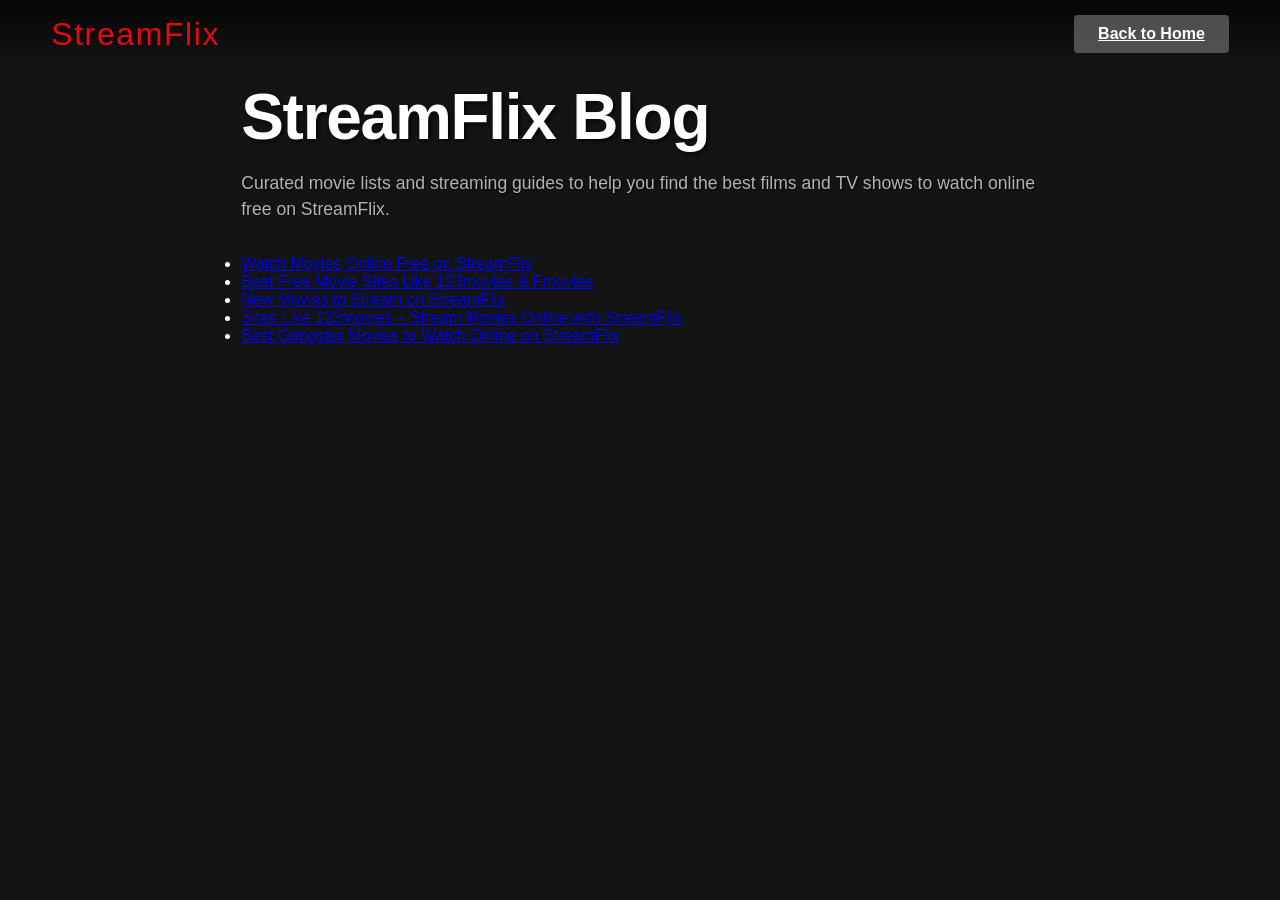
==== blog/index.html @ 90e83ee8 "Add SEO blog posts and catalog sitemap" ====
<!DOCTYPE html>
<html lang="en">
<head>
  <meta charset="UTF-8">
  <title>StreamFlix Blog - Watch Movies Online Free</title>
  <meta name="description" content="StreamFlix blog – curated movie lists, streaming tips, and guides to the best free movies and TV shows to watch online.">
  <meta name="robots" content="index,follow">
  <link rel="canonical" href="https://streamsflix.net/blog/">
  <link rel="stylesheet" href="../styles.css">
</head>
<body>
  <nav class="navbar">
    <div class="nav-left">
      <a href="../index.html" class="logo">StreamFlix</a>
    </div>
    <div class="nav-right">
      <a href="../index.html" class="btn btn-info">Back to Home</a>
    </div>
  </nav>

  <section class="content-section" style="padding-top: 80px; max-width: 900px; margin: 0 auto;">
    <h1 class="hero-title" style="margin-bottom: 1rem;">StreamFlix Blog</h1>
    <p class="hero-description" style="margin-bottom: 2rem;">
      Curated movie lists and streaming guides to help you find the best films and TV shows to watch online free on StreamFlix.
    </p>

    <ul class="blog-post-list">
      <li>
        <a href="watch-movies-online-free.html">Watch Movies Online Free on StreamFlix</a>
      </li>
      <li>
        <a href="best-free-movie-sites.html">Best Free Movie Sites Like 123movies &amp; Fmovies</a>
      </li>
      <li>
        <a href="new-movies-to-stream.html">New Movies to Stream on StreamFlix</a>
      </li>
      <li>
        <a href="sites-like-123movies.html">Sites Like 123movies – Stream Movies Online with StreamFlix</a>
      </li>
      <li>
        <a href="best-gangster-movies.html">Best Gangster Movies to Watch Online on StreamFlix</a>
      </li>
    </ul>
  </section>
</body>
</html>
---- styles.css ----
/* Netflix-inspired Movie Streaming Site */
:root {
  --bg-primary: #141414;
  --bg-secondary: #181818;
  --bg-card: #1f1f1f;
  --accent-red: #e50914;
  --accent-red-hover: #f40612;
  --text-primary: #ffffff;
  --text-secondary: #b3b3b3;
  --text-muted: #808080;
  --nav-height: 68px;
  --card-width: 220px;
  --card-height: 330px;
  --row-gap: 6px;
}

* {
  margin: 0;
  padding: 0;
  box-sizing: border-box;
}

body {
  font-family: 'Inter', 'Helvetica Neue', Helvetica, Arial, sans-serif;
  background: var(--bg-primary);
  color: var(--text-primary);
  min-height: 100vh;
  overflow-x: hidden;
}

/* Typography */
h1, h2 {
  font-weight: 700;
  letter-spacing: -0.02em;
}

/* Navigation */
.navbar {
  position: fixed;
  top: 0;
  left: 0;
  right: 0;
  height: var(--nav-height);
  display: flex;
  align-items: center;
  justify-content: space-between;
  padding: 0 4%;
  z-index: 100;
  background: linear-gradient(to bottom, rgba(0,0,0,0.7) 0%, rgba(0,0,0,0) 100%);
  transition: background 0.3s ease;
}

.navbar.scrolled {
  background: var(--bg-primary);
}

.nav-left {
  display: flex;
  align-items: center;
  gap: 2.5rem;
}

.logo {
  font-family: 'Bebas Neue', sans-serif;
  font-size: 2rem;
  color: var(--accent-red);
  text-decoration: none;
  letter-spacing: 0.05em;
}

.nav-links {
  display: flex;
  list-style: none;
  gap: 1.5rem;
}

.nav-links a {
  color: var(--text-secondary);
  text-decoration: none;
  font-size: 0.9rem;
  font-weight: 500;
  transition: color 0.2s;
}

.nav-links a:hover {
  color: var(--text-primary);
}

.nav-links a.active {
  color: white;
  font-weight: 600;
}

.nav-right {
  display: flex;
  align-items: center;
  gap: 1.5rem;
}

.search-container {
  display: flex;
  align-items: center;
  position: relative;
}

.search-input-wrap {
  position: relative;
}

.search-input {
  width: 0;
  padding: 0;
  border: none;
  background: transparent;
  color: white;
  font-size: 0.95rem;
  transition: width 0.3s ease, padding 0.3s ease;
  outline: none;
}

.search-container.search-prominent .search-input {
  width: 280px;
  padding: 8px 12px;
  background: rgba(255,255,255,0.1);
  border: 1px solid rgba(255,255,255,0.2);
  border-radius: 4px;
}

.search-container.search-prominent.active .search-input {
  width: 400px;
  padding: 10px 16px;
  background: rgba(255,255,255,0.15);
  border: 1px solid rgba(255,255,255,0.3);
  border-radius: 4px;
}

.search-btn {
  background: none;
  border: none;
  color: white;
  cursor: pointer;
  padding: 8px;
  display: flex;
  align-items: center;
  justify-content: center;
}

.profile-menu {
  position: relative;
}

.profile-avatar {
  width: 36px;
  height: 36px;
  background: var(--accent-red);
  border-radius: 4px;
  display: flex;
  align-items: center;
  justify-content: center;
  font-weight: 700;
  font-size: 0.95rem;
  cursor: pointer;
  transition: transform 0.2s, box-shadow 0.2s;
}

.profile-avatar:hover {
  transform: scale(1.05);
  box-shadow: 0 0 0 2px rgba(255,255,255,0.3);
}

.profile-dropdown {
  position: absolute;
  top: calc(100% + 8px);
  right: 0;
  min-width: 200px;
  background: rgba(28,28,28,0.98);
  border: 1px solid rgba(255,255,255,0.08);
  border-radius: 6px;
  padding: 0.5rem 0;
  opacity: 0;
  visibility: hidden;
  transform: translateY(-4px);
  transition: opacity 0.2s, visibility 0.2s, transform 0.2s;
  box-shadow: 0 8px 24px rgba(0,0,0,0.5);
  z-index: 1000;
}

.profile-menu.open .profile-dropdown {
  opacity: 1;
  visibility: visible;
  transform: translateY(0);
}

.profile-dropdown a {
  display: flex;
  align-items: center;
  gap: 0.75rem;
  padding: 0.6rem 1rem;
  color: var(--text-primary);
  text-decoration: none;
  font-size: 0.9rem;
  transition: background 0.15s;
}

.profile-dropdown a:hover {
  background: rgba(255,255,255,0.08);
}

.profile-dropdown a:first-child {
  border-radius: 4px 4px 0 0;
}

.profile-dropdown a:last-child {
  border-radius: 0 0 4px 4px;
}

/* Hero Section */
.hero {
  position: relative;
  height: 56.25vw;
  max-height: 85vh;
  min-height: 400px;
  margin-top: calc(-1 * var(--nav-height));
}

.hero-backdrop {
  position: absolute;
  inset: 0;
  background: url('https://images.unsplash.com/photo-1616530940355-351fabd6666d?w=1920') center/cover no-repeat;
  filter: brightness(0.5);
  background-color: #1a1a1a;
}

.hero-gradient {
  position: absolute;
  inset: 0;
  background: linear-gradient(
    to top,
    var(--bg-primary) 0%,
    transparent 50%,
    transparent 100%
  );
}

.hero-content {
  position: absolute;
  bottom: 25%;
  left: 4%;
  max-width: 36rem;
  z-index: 2;
}

.hero-title {
  font-size: clamp(2.5rem, 5vw, 4rem);
  font-weight: 700;
  margin-bottom: 1rem;
  text-shadow: 2px 2px 4px rgba(0,0,0,0.8);
}

.hero-description {
  font-size: 1.1rem;
  line-height: 1.5;
  color: var(--text-secondary);
  margin-bottom: 1.5rem;
  text-shadow: 1px 1px 2px rgba(0,0,0,0.8);
}

.hero-buttons {
  display: flex;
  gap: 0.75rem;
}

.btn {
  display: inline-flex;
  align-items: center;
  gap: 0.5rem;
  padding: 0.6rem 1.5rem;
  border: none;
  border-radius: 4px;
  font-size: 1rem;
  font-weight: 600;
  cursor: pointer;
  transition: all 0.2s ease;
}

.btn-play {
  background: white;
  color: black;
}

.btn-play:hover {
  background: rgba(255,255,255,0.85);
}

.btn-info {
  background: rgba(109, 109, 110, 0.7);
  color: white;
}

.btn-info:hover {
  background: rgba(109, 109, 110, 0.5);
}

/* Search Results */
.search-results-section {
  padding: 2rem 4% 4rem;
  margin-top: -6rem;
  position: relative;
  z-index: 3;
}

.search-results-title {
  font-size: 1.5rem;
  margin-bottom: 1.5rem;
}

.search-results-grid {
  display: grid;
  grid-template-columns: repeat(auto-fill, minmax(180px, 1fr));
  gap: 1.5rem;
}

.search-result-card {
  background: var(--bg-card);
  border-radius: 8px;
  overflow: hidden;
  transition: transform 0.2s;
  cursor: pointer;
}

.search-result-card:hover {
  transform: scale(1.03);
}

.search-result-card img {
  width: 100%;
  aspect-ratio: 2/3;
  object-fit: cover;
  display: block;
}

.search-result-card-info {
  padding: 1rem;
}

.search-result-card-title {
  font-size: 0.95rem;
  font-weight: 600;
  margin-bottom: 0.25rem;
  display: -webkit-box;
  -webkit-line-clamp: 2;
  -webkit-box-orient: vertical;
  overflow: hidden;
}

.search-result-card-meta {
  font-size: 0.75rem;
  color: var(--text-secondary);
  margin-bottom: 0.5rem;
}

.search-result-card-desc {
  font-size: 0.8rem;
  color: var(--text-secondary);
  line-height: 1.4;
  display: -webkit-box;
  -webkit-line-clamp: 3;
  -webkit-box-orient: vertical;
  overflow: hidden;
}

.search-result-card .btn-play {
  width: 100%;
  margin-top: 0.75rem;
  justify-content: center;
}

/* Content Rows */
.content-section {
  padding: 0 4% 4rem;
  margin-top: -8rem;
  position: relative;
  z-index: 3;
}

.content-row {
  margin-bottom: 2.5rem;
}

.row-title {
  font-size: 1.25rem;
  margin-bottom: 0.75rem;
  font-weight: 600;
}

.row-container {
  position: relative;
  display: flex;
  align-items: center;
}

.row-nav {
  position: absolute;
  top: 50%;
  transform: translateY(-50%);
  width: 48px;
  height: calc(var(--card-height) + 20px);
  background: rgba(0,0,0,0.5);
  border: none;
  color: white;
  cursor: pointer;
  z-index: 10;
  display: flex;
  align-items: center;
  justify-content: center;
  opacity: 0;
  transition: opacity 0.3s ease;
}

.row-container:hover .row-nav {
  opacity: 1;
}

.row-nav:hover {
  background: rgba(0,0,0,0.8);
}

.row-nav-left {
  left: 0;
}

.row-nav-right {
  right: 0;
}

.movie-row {
  display: flex;
  gap: var(--row-gap);
  overflow-x: auto;
  overflow-y: hidden;
  scroll-behavior: smooth;
  padding: 0.5rem 0;
  scrollbar-width: none;
  -ms-overflow-style: none;
  -webkit-overflow-scrolling: touch;
}

.movie-row::-webkit-scrollbar {
  display: none;
}

.row-loading {
  display: flex;
  align-items: center;
  justify-content: center;
  min-width: 100%;
  min-height: 330px;
  color: var(--text-muted);
  font-size: 0.9rem;
}

/* More button at end of row */
.row-more-btn {
  flex: 0 0 var(--card-width);
  height: var(--card-height);
  display: flex;
  align-items: center;
  justify-content: center;
  gap: 0.5rem;
  background: rgba(255,255,255,0.08);
  border: 2px dashed rgba(255,255,255,0.2);
  border-radius: 4px;
  color: white;
  cursor: pointer;
  transition: all 0.2s ease;
}

.row-more-btn:hover {
  background: rgba(255,255,255,0.14);
  border-color: rgba(255,255,255,0.4);
}

.row-more-btn.loading {
  pointer-events: none;
  opacity: 0.7;
}

.row-more-btn.loading .row-more-text::after {
  content: '...';
}

/* Movie Card */
.movie-card {
  flex: 0 0 var(--card-width);
  height: var(--card-height);
  border-radius: 4px;
  overflow: hidden;
  cursor: pointer;
  position: relative;
  transition: transform 0.3s ease;
}

.movie-card:hover {
  transform: scale(1.08);
  z-index: 5;
}

.movie-card img {
  width: 100%;
  height: 100%;
  object-fit: cover;
  display: block;
}

.movie-card .card-overlay {
  position: absolute;
  inset: 0;
  background: linear-gradient(to top, rgba(0,0,0,0.9) 0%, transparent 50%);
  opacity: 0;
  transition: opacity 0.3s ease;
  display: flex;
  flex-direction: column;
  justify-content: flex-end;
  padding: 1rem;
}

.movie-card:hover .card-overlay {
  opacity: 1;
}

/* Search feedback: animate cards when user is typing */
.content-section.searching .movie-card {
  animation: search-pulse 1.2s ease-in-out infinite;
}

.content-section.searching .movie-row .movie-card:nth-child(4n+1) { animation-delay: 0s; }
.content-section.searching .movie-row .movie-card:nth-child(4n+2) { animation-delay: 0.15s; }
.content-section.searching .movie-row .movie-card:nth-child(4n+3) { animation-delay: 0.3s; }
.content-section.searching .movie-row .movie-card:nth-child(4n+4) { animation-delay: 0.45s; }

@keyframes search-pulse {
  0%, 100% { transform: translateX(0); }
  33% { transform: translateX(6px); }
  66% { transform: translateX(-4px); }
}

.hero.searching .hero-backdrop {
  animation: search-hero-shift 1.5s ease-in-out infinite;
}

@keyframes search-hero-shift {
  0%, 100% { transform: scale(1); }
  50% { transform: scale(1.02); }
}

.card-title {
  font-size: 0.95rem;
  font-weight: 600;
  margin-bottom: 0.25rem;
}

.card-meta {
  font-size: 0.75rem;
  color: var(--text-secondary);
}

/* Modal */
.modal {
  position: fixed;
  inset: 0;
  z-index: 1000;
  display: flex;
  align-items: center;
  justify-content: center;
  opacity: 0;
  visibility: hidden;
  transition: opacity 0.3s ease, visibility 0.3s ease;
}

.modal.active {
  opacity: 1;
  visibility: visible;
}

.modal-backdrop {
  position: absolute;
  inset: 0;
  background: rgba(0,0,0,0.85);
}

.modal-content {
  position: relative;
  background: var(--bg-secondary);
  border-radius: 8px;
  max-width: 800px;
  width: 90%;
  max-height: 90vh;
  overflow: hidden;
  display: flex;
  transform: scale(0.9);
  transition: transform 0.3s ease;
}

.modal.active .modal-content {
  transform: scale(1);
}

.modal-close {
  position: absolute;
  top: 1rem;
  right: 1rem;
  width: 36px;
  height: 36px;
  background: var(--bg-primary);
  border: none;
  color: white;
  font-size: 1.5rem;
  cursor: pointer;
  border-radius: 50%;
  z-index: 10;
  display: flex;
  align-items: center;
  justify-content: center;
  line-height: 1;
}

.modal-close:hover {
  background: rgba(255,255,255,0.2);
}

.modal-poster {
  width: 40%;
  min-width: 260px;
  background-size: cover;
  background-position: center;
}

.modal-info {
  padding: 2rem;
  flex: 1;
  overflow-y: auto;
}

.modal-title {
  font-size: 1.75rem;
  margin-bottom: 1rem;
}

.modal-description {
  color: var(--text-secondary);
  line-height: 1.6;
  margin-bottom: 1rem;
}

.modal-meta {
  display: flex;
  gap: 1rem;
  margin-bottom: 1.5rem;
  font-size: 0.9rem;
  color: var(--text-secondary);
}

.modal-actions {
  display: flex;
  gap: 0.75rem;
}

.modal-play,
.modal-watch {
  background: var(--accent-red);
  color: white;
}

.modal-play:hover,
.modal-watch:hover {
  background: var(--accent-red-hover);
}

.video-error-hint {
  position: absolute;
  top: 1rem;
  left: 1rem;
  right: 1rem;
  padding: 0.75rem 1rem;
  background: rgba(239, 68, 68, 0.2);
  border: 1px solid rgba(239, 68, 68, 0.5);
  border-radius: 8px;
  color: #fca5a5;
  font-size: 0.85rem;
  z-index: 10;
}

.stream-loading,
.stream-error {
  padding: 1.5rem;
  text-align: center;
  color: var(--text-secondary);
}

.stream-error {
  color: var(--accent-red);
}

.stream-loading.hidden,
.stream-error.hidden {
  display: none;
}

/* Episode Picker */
.episode-picker-content {
  max-width: 720px;
  width: 90%;
  max-height: 85vh;
  flex-direction: column;
  overflow: hidden;
}

.episode-picker-title {
  padding: 1.5rem 1.5rem 0;
  font-size: 1.25rem;
  flex-shrink: 0;
}

.episode-list {
  padding: 1rem 1.5rem 1.5rem;
  overflow-y: auto;
  max-height: 65vh;
  min-height: 0;
  min-width: 0;
  display: grid;
  grid-template-columns: repeat(auto-fill, minmax(160px, 1fr));
  gap: 0.75rem;
}

.episode-thumb {
  position: relative;
  background: var(--bg-card);
  border: 2px solid transparent;
  border-radius: 6px;
  overflow: hidden;
  cursor: pointer;
  padding: 0;
  text-align: left;
  transition: border-color 0.2s, transform 0.2s;
  min-width: 0;
}

.episode-thumb:hover {
  border-color: rgba(255,255,255,0.3);
  transform: scale(1.02);
}

.episode-thumb:focus {
  outline: none;
  border-color: var(--accent-red);
}

.episode-thumb img {
  width: 100%;
  aspect-ratio: 16/9;
  object-fit: cover;
  display: block;
  min-height: 0;
}

.episode-thumb .episode-num {
  position: absolute;
  top: 6px;
  left: 6px;
  width: 28px;
  height: 28px;
  background: rgba(0,0,0,0.85);
  color: white;
  border-radius: 50%;
  display: flex;
  align-items: center;
  justify-content: center;
  font-size: 0.85rem;
  font-weight: 700;
}

.episode-thumb .episode-name {
  display: block;
  padding: 0.5rem 0.6rem;
  font-size: 0.8rem;
  color: var(--text-secondary);
  background: rgba(0,0,0,0.6);
  white-space: nowrap;
  overflow: hidden;
  text-overflow: ellipsis;
}

.season-selector {
  display: flex;
  gap: 0.5rem;
  padding: 0 1.5rem 1rem;
  flex-wrap: wrap;
  flex-shrink: 0;
}

.season-selector .episode-btn {
  padding: 0.5rem 1rem;
  background: var(--bg-card);
  border: 1px solid rgba(255,255,255,0.15);
  border-radius: 4px;
  color: white;
  cursor: pointer;
  font-size: 0.9rem;
  transition: background 0.2s, border-color 0.2s;
}

.season-selector .episode-btn:hover {
  background: rgba(255,255,255,0.1);
}

.season-selector .episode-btn.active {
  background: var(--accent-red);
  border-color: var(--accent-red);
}

/* Admin Modal */
.admin-content,
.settings-content {
  background: linear-gradient(180deg, #1a1a1a 0%, #141414 100%);
  border: 1px solid rgba(255,255,255,0.06);
  box-shadow: 0 24px 48px rgba(0,0,0,0.6);
}

.admin-content {
  max-width: 380px;
}

.admin-title {
  padding: 1.5rem 1.5rem 0;
  font-size: 1.5rem;
  font-weight: 600;
  color: var(--text-primary);
  border-bottom: 1px solid rgba(255,255,255,0.08);
  margin-bottom: 0.5rem;
  padding-bottom: 1rem;
}

.admin-password-form {
  padding: 0 1.5rem 1.5rem;
  display: flex;
  flex-direction: column;
  gap: 0.75rem;
}

.admin-password-form input {
  padding: 0.75rem 1rem;
  background: rgba(255,255,255,0.1);
  border: 1px solid rgba(255,255,255,0.2);
  border-radius: 4px;
  color: white;
  font-size: 1rem;
}

.admin-password-form input::placeholder {
  color: var(--text-muted);
}

.admin-password-form input:focus {
  outline: none;
  border-color: var(--accent-red);
}

.admin-password-error {
  color: var(--accent-red);
  font-size: 0.9rem;
  margin: 0;
}

.admin-actions {
  padding: 1.25rem 1.5rem 1.5rem;
  display: flex;
  flex-direction: column;
  gap: 0.5rem;
}

.admin-actions .btn {
  justify-content: center;
  padding: 0.75rem 1.25rem;
  background: rgba(255,255,255,0.1);
  color: white;
  border: 1px solid rgba(255,255,255,0.15);
}

.admin-actions .btn:hover {
  background: rgba(255,255,255,0.15);
  border-color: rgba(255,255,255,0.25);
}

.admin-actions .btn:first-child {
  background: var(--accent-red);
  border-color: var(--accent-red);
  color: white;
}

.admin-actions .btn:first-child:hover {
  background: var(--accent-red-hover);
}

.account-placeholder {
  padding: 1.25rem 1.5rem 1.5rem;
  color: var(--text-secondary);
  font-size: 0.95rem;
}

/* Settings Modal */
.settings-content {
  max-width: 460px;
}

.settings-title {
  padding: 1.5rem 1.5rem 0;
  font-size: 1.5rem;
  font-weight: 600;
  color: var(--text-primary);
  border-bottom: 1px solid rgba(255,255,255,0.08);
  margin-bottom: 0.5rem;
  padding-bottom: 1rem;
}

.settings-section {
  padding: 1.25rem 1.5rem 1rem;
}

.settings-section label {
  display: block;
  font-size: 0.9rem;
  font-weight: 600;
  margin-bottom: 0.5rem;
  color: var(--text-primary);
}

.settings-hint {
  font-size: 0.8rem;
  color: var(--text-secondary);
  margin-bottom: 0.75rem;
  line-height: 1.5;
}

.settings-hint a {
  color: var(--accent-red);
}

.settings-hint a:hover {
  text-decoration: underline;
}

.settings-hint code {
  background: rgba(255,255,255,0.1);
  padding: 0.15em 0.4em;
  border-radius: 4px;
  font-size: 0.85em;
}

.settings-section input {
  width: 100%;
  padding: 0.75rem 1rem;
  background: var(--bg-card);
  border: 1px solid rgba(255,255,255,0.12);
  border-radius: 4px;
  color: white;
  font-size: 0.95rem;
  margin-bottom: 1rem;
}

.settings-section input:focus {
  outline: none;
  border-color: var(--accent-red);
  box-shadow: 0 0 0 2px rgba(229,9,20,0.2);
}

.save-settings-btn {
  margin-top: 0.25rem;
}

.settings-status {
  padding: 0 1.5rem 1.5rem;
  font-size: 0.9rem;
  color: var(--text-secondary);
}

.settings-status.success {
  color: #4ade80;
}

.settings-status.error {
  color: var(--accent-red);
}

/* Video Modal */
.video-modal .modal-content {
  max-width: 1200px;
  background: black;
}

.video-content {
  flex-direction: column;
}

.video-wrapper {
  width: 100%;
  aspect-ratio: 16/9;
  position: relative;
}

.video-wrapper video,
.video-wrapper iframe {
  width: 100%;
  height: 100%;
  object-fit: contain;
}

.video-wrapper iframe {
  position: absolute;
  top: 0;
  left: 0;
  border: none;
}

.embed-source-bar {
  position: absolute;
  top: 0;
  left: 0;
  right: 0;
  z-index: 15;
  display: flex;
  align-items: center;
  gap: 0.5rem;
  padding: 8px 12px;
  background: rgba(0, 0, 0, 0.75);
  border-bottom: 1px solid rgba(255, 255, 255, 0.1);
}

.embed-source-label {
  font-size: 0.85rem;
  color: rgba(255, 255, 255, 0.8);
}

.embed-source-btn {
  padding: 4px 10px;
  background: rgba(255, 255, 255, 0.1);
  border: 1px solid rgba(255, 255, 255, 0.2);
  border-radius: 4px;
  color: rgba(255, 255, 255, 0.9);
  font-size: 0.8rem;
  cursor: pointer;
  transition: background 0.2s, border-color 0.2s;
}

.embed-source-btn:hover {
  background: rgba(255, 255, 255, 0.15);
  border-color: rgba(255, 255, 255, 0.3);
}

.embed-source-btn.active {
  background: var(--accent-red, #e50914);
  border-color: var(--accent-red, #e50914);
  color: white;
}

.video-wrapper:has(.embed-source-bar) iframe {
  top: 44px;
  height: calc(100% - 44px);
}

.custom-volume-control {
  position: absolute;
  bottom: 50px;
  right: 16px;
  display: flex;
  align-items: center;
  gap: 8px;
  padding: 8px 12px;
  background: rgba(0,0,0,0.7);
  border-radius: 8px;
  z-index: 20;
  opacity: 0;
  visibility: hidden;
  transition: opacity 0.2s, visibility 0.2s;
}

.video-wrapper:hover .custom-volume-control,
.custom-volume-control.visible,
.custom-volume-control:hover {
  opacity: 1;
  visibility: visible;
}

.volume-btn {
  background: none;
  border: none;
  color: white;
  cursor: pointer;
  padding: 4px;
  display: flex;
}

.volume-slider {
  width: 80px;
  height: 6px;
  -webkit-appearance: none;
  appearance: none;
  background: rgba(255,255,255,0.3);
  border-radius: 3px;
}

.volume-slider::-webkit-slider-thumb {
  -webkit-appearance: none;
  width: 14px;
  height: 14px;
  background: white;
  border-radius: 50%;
  cursor: pointer;
}

.volume-slider::-moz-range-thumb {
  width: 14px;
  height: 14px;
  background: white;
  border-radius: 50%;
  cursor: pointer;
  border: none;
}

.cc-btn {
  background: none;
  border: none;
  color: white;
  cursor: pointer;
  padding: 4px;
  display: flex;
}

.subtitle-panel {
  display: none;
  position: absolute;
  bottom: 100%;
  right: 0;
  margin-bottom: 8px;
  padding: 12px;
  background: rgba(0,0,0,0.9);
  border-radius: 8px;
  min-width: 260px;
  gap: 8px;
  flex-direction: column;
}

.subtitle-panel.open {
  display: flex;
}

.subtitle-panel small,
.subtitle-panel .subtitle-hint {
  font-size: 0.75rem;
  color: var(--text-muted);
}

.subtitle-panel .subtitle-hint {
  margin-bottom: 4px;
}

.subtitle-panel input {
  padding: 8px 12px;
  background: var(--bg-card);
  border: 1px solid rgba(255,255,255,0.2);
  border-radius: 4px;
  color: white;
  font-size: 0.9rem;
}

.subtitle-panel input::placeholder {
  color: var(--text-muted);
}

.load-subtitle-btn {
  font-size: 0.9rem;
  padding: 6px 12px;
}

.video-loading {
  position: absolute;
  inset: 0;
  display: flex;
  flex-direction: column;
  align-items: center;
  justify-content: center;
  color: white;
  font-size: 1.25rem;
  padding: 2rem;
  text-align: center;
}

.timeout-message {
  max-width: 400px;
}

.timeout-message p {
  margin-bottom: 1rem;
  font-size: 0.95rem;
  line-height: 1.5;
  color: var(--text-secondary);
}

.timeout-message .copy-magnet-btn {
  margin-top: 0.5rem;
}

/* Fancy loading screen */
.loading-screen {
  position: fixed;
  inset: 0;
  z-index: 200;
  display: flex;
  align-items: center;
  justify-content: center;
  background: linear-gradient(135deg, #0d0d0d 0%, #1a1a1a 50%, #0d0d0d 100%);
}

.loading-content {
  text-align: center;
  padding: 3rem;
}

.loading-logo {
  font-family: 'Bebas Neue', sans-serif;
  font-size: 3.5rem;
  letter-spacing: 0.15em;
  color: var(--accent-red);
  margin-bottom: 2rem;
  animation: loading-pulse 1.5s ease-in-out infinite;
}

.loading-bar {
  width: 200px;
  height: 4px;
  background: rgba(255,255,255,0.1);
  border-radius: 2px;
  overflow: hidden;
  margin: 0 auto 1.5rem;
}

.loading-progress {
  height: 100%;
  width: 30%;
  background: linear-gradient(90deg, var(--accent-red), #ff6b6b);
  border-radius: 2px;
  animation: loading-progress 1.2s ease-in-out infinite;
}

.loading-text {
  font-size: 0.95rem;
  color: var(--text-muted);
}

@keyframes loading-pulse {
  0%, 100% { opacity: 1; }
  50% { opacity: 0.7; }
}

@keyframes loading-progress {
  0% { transform: translateX(-100%); }
  50% { transform: translateX(200%); }
  100% { transform: translateX(-100%); }
}

.loading-screen.loading-done {
  opacity: 0;
  transition: opacity 0.3s ease;
  pointer-events: none;
}

.error-message {
  text-align: center;
  padding: 2rem;
  color: var(--accent-red);
}

/* Mobile layout tweaks */
@media (max-width: 768px) {
  body {
    font-size: 14px;
  }

  .navbar {
    padding: 0 1rem;
  }

  .nav-left {
    gap: 1.25rem;
  }

  .nav-links {
    gap: 0.9rem;
  }

  .nav-links a {
    font-size: 0.8rem;
  }

  .nav-right {
    gap: 0.75rem;
  }

  .search-container.search-prominent {
    width: 100%;
    max-width: none;
  }

  .search-input-wrap {
    width: 100%;
  }

  .hero {
    height: 75vh;
    max-height: 640px;
    min-height: 380px;
  }

  .hero-content {
    bottom: 18%;
    max-width: 90%;
  }

  .hero-title {
    font-size: clamp(1.9rem, 7vw, 2.6rem);
  }

  .hero-description {
    font-size: 0.9rem;
  }

  .hero-buttons {
    flex-direction: row;
    gap: 0.5rem;
  }

  .hero-buttons .btn {
    padding: 0.55rem 0.9rem;
    font-size: 0.85rem;
  }

  .content-section {
    padding-inline: 0.75rem;
  }

  :root {
    --card-width: 140px;
    --card-height: 210px;
  }

  .movie-row {
    gap: 4px;
  }

  .search-results-grid {
    grid-template-columns: repeat(auto-fill, minmax(130px, 1fr));
    gap: 0.75rem;
  }

  .modal-content {
    width: 100%;
    max-width: 100%;
    margin-inline: 0.5rem;
  }

  .video-content {
    padding: 0.75rem;
  }

  .video-wrapper video {
    max-height: 50vh;
  }

  .profile-menu {
    gap: 0.25rem;
  }

  .profile-avatar {
    width: 30px;
    height: 30px;
    font-size: 0.85rem;
  }
}

/* Footer */
.footer {
  padding: 2rem 4%;
  text-align: center;
  border-top: 1px solid rgba(255,255,255,0.1);
}

.footer-links {
  display: flex;
  justify-content: center;
  gap: 2rem;
  margin-bottom: 1rem;
}

.footer-links a {
  color: var(--text-muted);
  text-decoration: none;
  font-size: 0.9rem;
}

.footer-links a:hover {
  color: var(--text-secondary);
}

.footer-copy {
  color: var(--text-muted);
  font-size: 0.85rem;
}

/* Responsive */
@media (max-width: 768px) {
  .nav-links {
    display: none;
  }
  
  .row-nav {
    display: none;
  }
  
  .content-section {
    margin-top: -4rem;
  }
  
  .modal-content {
    flex-direction: column;
  }
  
  .modal-poster {
    width: 100%;
    min-width: 100%;
    height: 200px;
  }
}
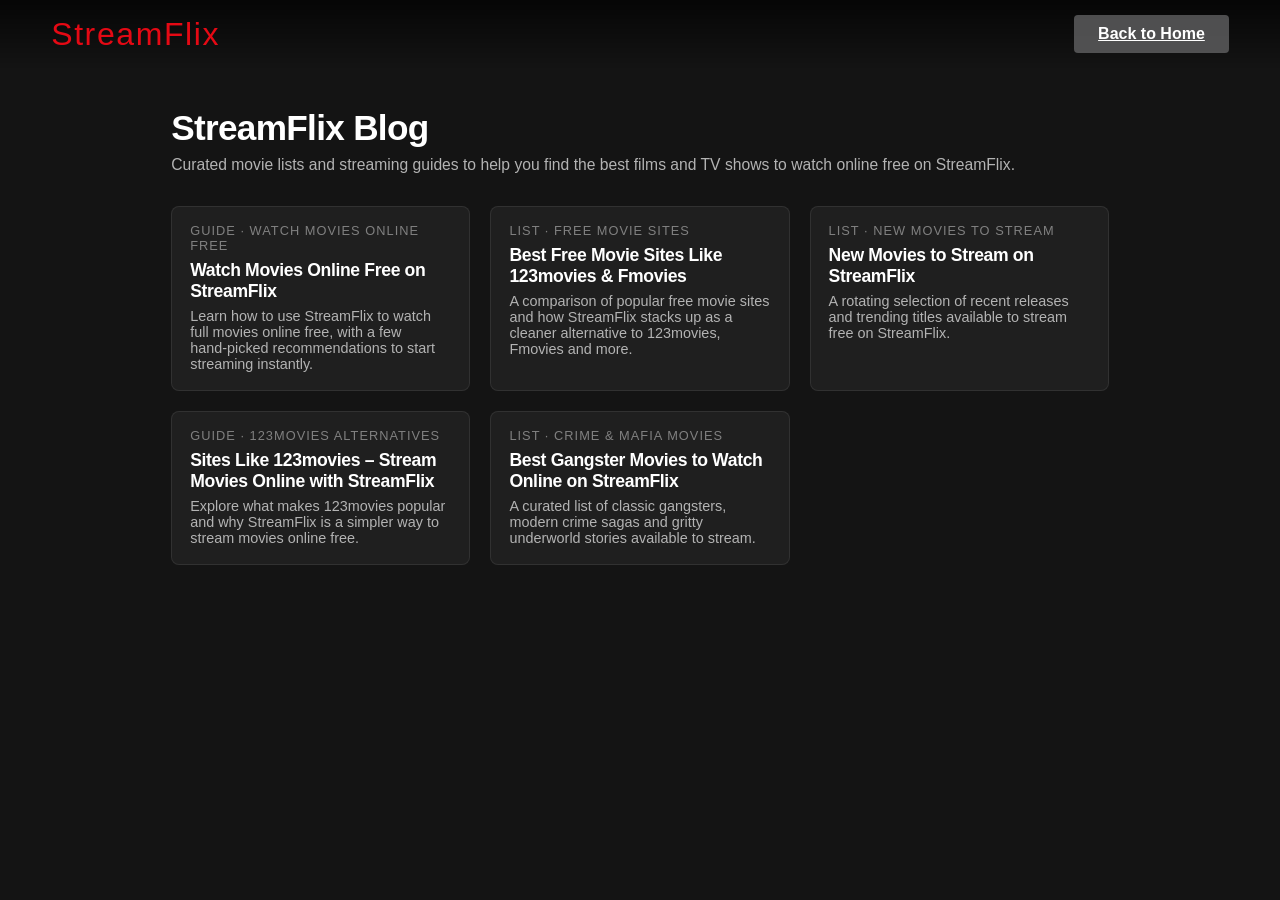
==== commit 1ec14ded: "Add SEO blog posts and redesign blog index layout" ====
--- a/blog/index.html
+++ b/blog/index.html
@@ -18,30 +18,66 @@
     </div>
   </nav>
 
-  <section class="content-section" style="padding-top: 80px; max-width: 900px; margin: 0 auto;">
-    <h1 class="hero-title" style="margin-bottom: 1rem;">StreamFlix Blog</h1>
-    <p class="hero-description" style="margin-bottom: 2rem;">
-      Curated movie lists and streaming guides to help you find the best films and TV shows to watch online free on StreamFlix.
-    </p>
+  <main class="blog-layout">
+    <header class="blog-hero">
+      <h1 class="blog-hero-title">StreamFlix Blog</h1>
+      <p class="blog-hero-subtitle">
+        Curated movie lists and streaming guides to help you find the best films and TV shows to watch online free on StreamFlix.
+      </p>
+    </header>
 
-    <ul class="blog-post-list">
-      <li>
-        <a href="watch-movies-online-free.html">Watch Movies Online Free on StreamFlix</a>
-      </li>
-      <li>
-        <a href="best-free-movie-sites.html">Best Free Movie Sites Like 123movies &amp; Fmovies</a>
-      </li>
-      <li>
-        <a href="new-movies-to-stream.html">New Movies to Stream on StreamFlix</a>
-      </li>
-      <li>
-        <a href="sites-like-123movies.html">Sites Like 123movies – Stream Movies Online with StreamFlix</a>
-      </li>
-      <li>
-        <a href="best-gangster-movies.html">Best Gangster Movies to Watch Online on StreamFlix</a>
-      </li>
-    </ul>
-  </section>
+    <section class="blog-grid" aria-label="Featured blog posts">
+      <article class="blog-card">
+        <div class="blog-card-meta">Guide · Watch Movies Online Free</div>
+        <h2 class="blog-card-title">
+          <a href="watch-movies-online-free.html">Watch Movies Online Free on StreamFlix</a>
+        </h2>
+        <p class="blog-card-excerpt">
+          Learn how to use StreamFlix to watch full movies online free, with a few hand‑picked recommendations to start streaming instantly.
+        </p>
+      </article>
+
+      <article class="blog-card">
+        <div class="blog-card-meta">List · Free Movie Sites</div>
+        <h2 class="blog-card-title">
+          <a href="best-free-movie-sites.html">Best Free Movie Sites Like 123movies &amp; Fmovies</a>
+        </h2>
+        <p class="blog-card-excerpt">
+          A comparison of popular free movie sites and how StreamFlix stacks up as a cleaner alternative to 123movies, Fmovies and more.
+        </p>
+      </article>
+
+      <article class="blog-card">
+        <div class="blog-card-meta">List · New Movies to Stream</div>
+        <h2 class="blog-card-title">
+          <a href="new-movies-to-stream.html">New Movies to Stream on StreamFlix</a>
+        </h2>
+        <p class="blog-card-excerpt">
+          A rotating selection of recent releases and trending titles available to stream free on StreamFlix.
+        </p>
+      </article>
+
+      <article class="blog-card">
+        <div class="blog-card-meta">Guide · 123movies Alternatives</div>
+        <h2 class="blog-card-title">
+          <a href="sites-like-123movies.html">Sites Like 123movies – Stream Movies Online with StreamFlix</a>
+        </h2>
+        <p class="blog-card-excerpt">
+          Explore what makes 123movies popular and why StreamFlix is a simpler way to stream movies online free.
+        </p>
+      </article>
+
+      <article class="blog-card">
+        <div class="blog-card-meta">List · Crime &amp; Mafia Movies</div>
+        <h2 class="blog-card-title">
+          <a href="best-gangster-movies.html">Best Gangster Movies to Watch Online on StreamFlix</a>
+        </h2>
+        <p class="blog-card-excerpt">
+          A curated list of classic gangsters, modern crime sagas and gritty underworld stories available to stream.
+        </p>
+      </article>
+    </section>
+  </main>
 </body>
 </html>
 
--- a/styles.css
+++ b/styles.css
@@ -1067,6 +1067,76 @@
   height: calc(100% - 44px);
 }
 
+.blog-layout {
+  padding-top: calc(var(--nav-height) + 40px);
+  padding-bottom: 64px;
+  max-width: 1040px;
+  margin: 0 auto;
+  padding-inline: 4%;
+}
+
+.blog-hero {
+  margin-bottom: 32px;
+}
+
+.blog-hero-title {
+  font-size: 2.2rem;
+  margin-bottom: 0.5rem;
+}
+
+.blog-hero-subtitle {
+  color: var(--text-secondary);
+  font-size: 0.98rem;
+}
+
+.blog-grid {
+  display: grid;
+  grid-template-columns: repeat(auto-fit, minmax(260px, 1fr));
+  gap: 20px;
+  margin-top: 32px;
+}
+
+.blog-card {
+  background: var(--bg-card);
+  border-radius: 8px;
+  padding: 16px 18px 18px;
+  border: 1px solid rgba(255, 255, 255, 0.08);
+  transition: transform 0.18s ease, box-shadow 0.18s ease, border-color 0.18s ease;
+}
+
+.blog-card:hover {
+  transform: translateY(-3px);
+  box-shadow: 0 12px 30px rgba(0, 0, 0, 0.5);
+  border-color: rgba(255, 255, 255, 0.2);
+}
+
+.blog-card-title {
+  font-size: 1.1rem;
+  margin-bottom: 0.35rem;
+}
+
+.blog-card-title a {
+  color: var(--text-primary);
+  text-decoration: none;
+}
+
+.blog-card-title a:hover {
+  color: var(--accent-red);
+}
+
+.blog-card-meta {
+  font-size: 0.8rem;
+  text-transform: uppercase;
+  letter-spacing: 0.08em;
+  color: var(--text-muted);
+  margin-bottom: 0.45rem;
+}
+
+.blog-card-excerpt {
+  font-size: 0.9rem;
+  color: var(--text-secondary);
+}
+
 .custom-volume-control {
   position: absolute;
   bottom: 50px;
